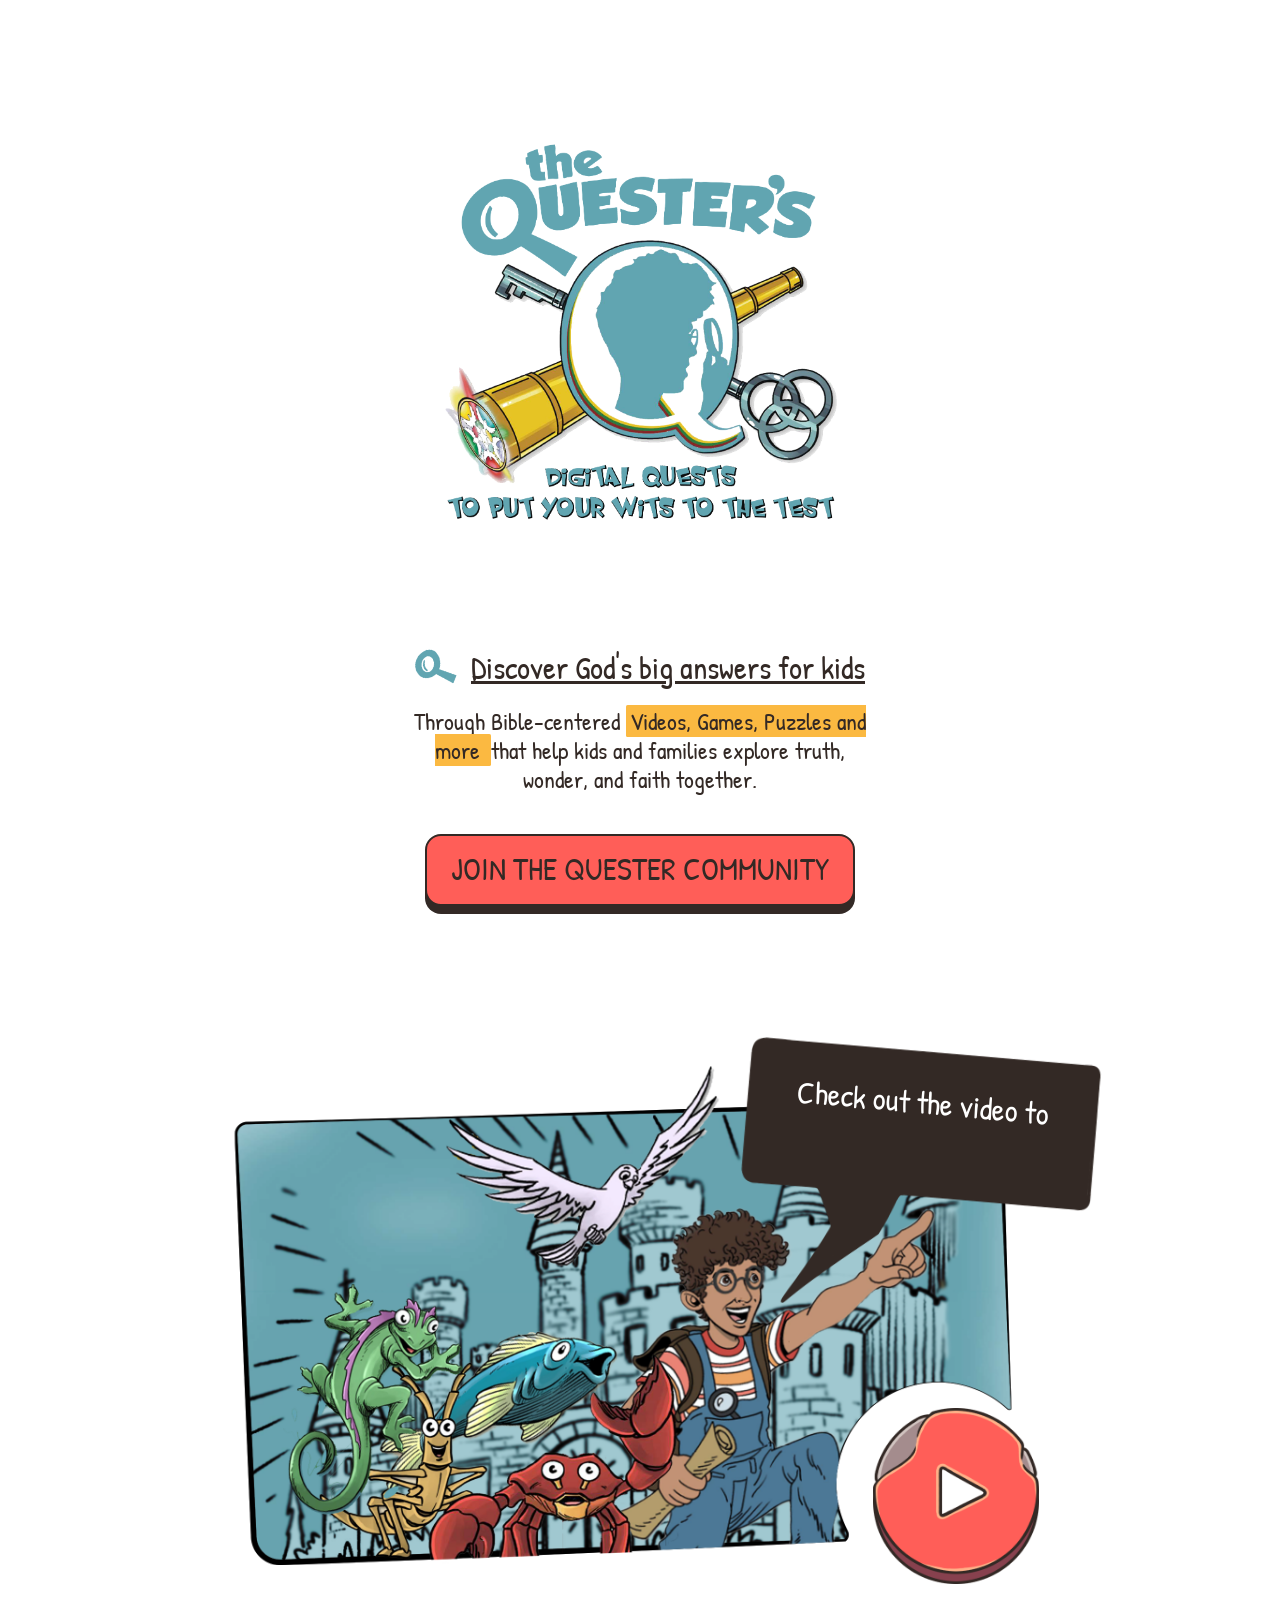
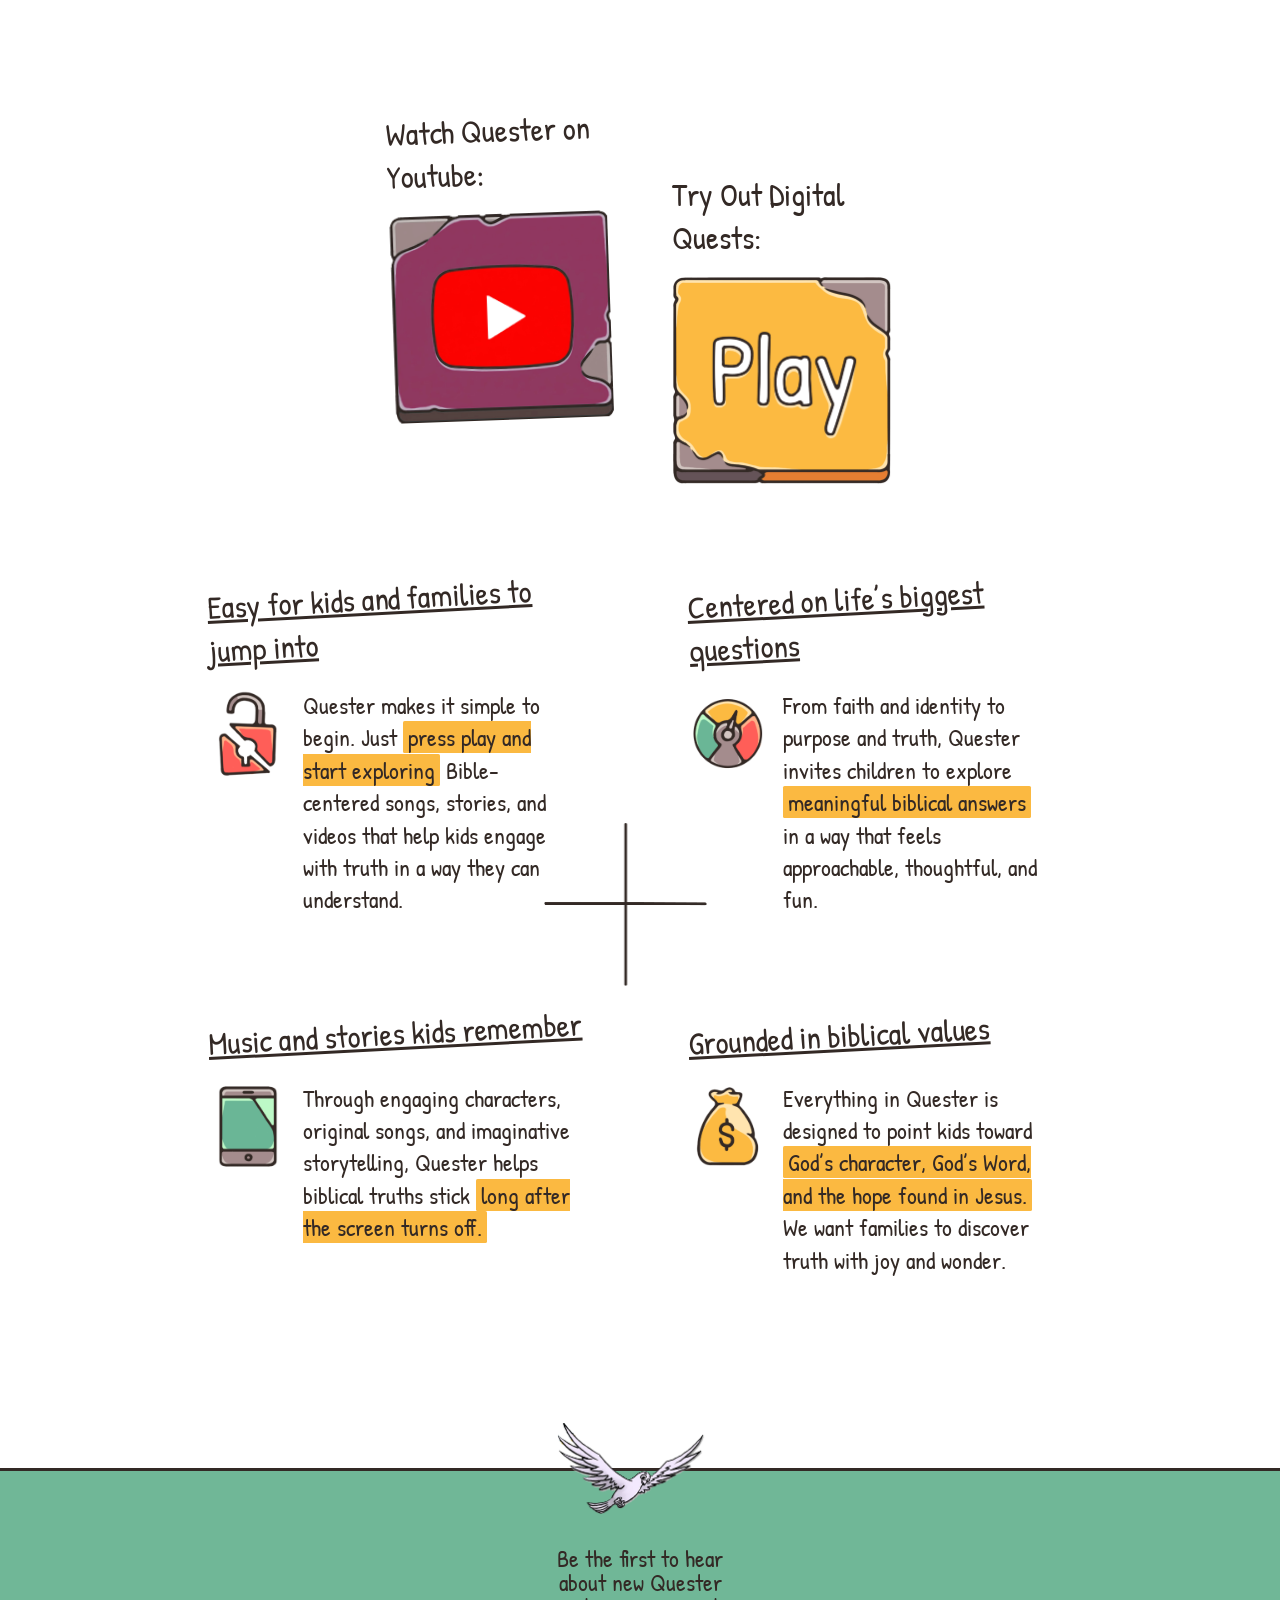
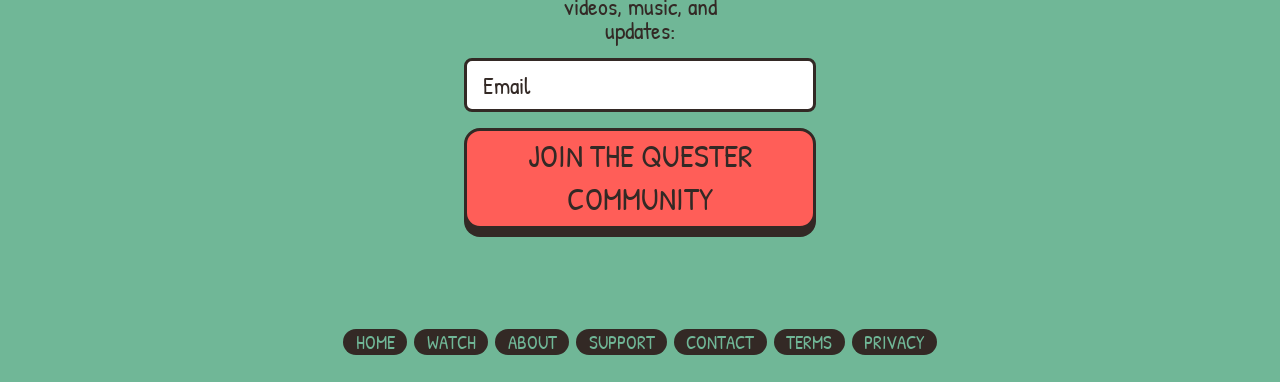
==== index.html @ 27da4fa6 "first commit" ====
<!DOCTYPE html>
<html lang="en">


<meta http-equiv="content-type" content="text/html;charset=utf-8" />
<!-- /Added by HTTrack -->

<head>
	<!-- Google tag (gtag.js) -->
	<script async src="https://www.googletagmanager.com/gtag/js?id=G-C3DG9YEYJ3"></script>
	<script>
		window.dataLayer = window.dataLayer || [];
		function gtag(){dataLayer.push(arguments);}
		gtag('js', new Date());
		gtag('config', 'G-C3DG9YEYJ3');
	</script>

	<title>Discover God's Big Answers for Kids | Quester Community</title>
	<meta name="description" content="Explore Quester Community for engaging children's videos, music, and biblical resources that help kids discover God's truth with joy and wonder."/>
	<meta name="viewport" content="width=device-width, initial-scale=1.0">
	<link type="text/css" rel="stylesheet" href="css/website.css">
	<link rel="preconnect" href="https://fonts.googleapis.com/">
	<link rel="preconnect" href="https://fonts.gstatic.com/" crossorigin>
	<link href="https://fonts.googleapis.com/css2?family=Patrick+Hand&amp;display=swap" rel="stylesheet">

	<link rel="icon" type="image/png" sizes="32x32" href="assets/website/favicon-32x32.png">
	<link rel="icon" type="image/png" sizes="128x128" href="assets/website/favicon-128x128.png">
	<link rel="icon" type="image/png" sizes="192x192" href="assets/website/favicon-180x180.png">
	<link rel="icon" type="image/png" sizes="192x192" href="assets/website/favicon-192x192.png">

	<meta property="og:title" content="Discover God's Big Answers for Kids | Quester Community" />
	<meta property="og:type" content="website" />
	<meta property="og:description" content="Explore Quester Community for engaging children's videos, music, and biblical resources rooted in biblical truth and designed for kids and families."/>
	<meta property="og:url" content="https://www.questercommunity.com" />
	<meta property="og:image" content="assets/website/og-image.png" />

	<!-- MailerLite Universal -->
	<script>
		(function(w,d,e,u,f,l,n){w[f]=w[f]||function(){(w[f].q=w[f].q||[])
		.push(arguments);},l=d.createElement(e),l.async=1,l.src=u,
		n=d.getElementsByTagName(e)[0],n.parentNode.insertBefore(l,n);})
		(window,document,'script','../assets.mailerlite.com/js/universal.js','ml');
		ml('account', '46467');
	</script>
	<!-- End MailerLite Universal -->

	<!-- Pinterest Tag -->
	<script>
		!function(e){if(!window.pintrk){window.pintrk = function () {
		window.pintrk.queue.push(Array.prototype.slice.call(arguments))};var
		n=window.pintrk;n.queue=[],n.version="3.0";var
		t=document.createElement("script");t.async=!0,t.src=e;var
		r=document.getElementsByTagName("script")[0];
		r.parentNode.insertBefore(t,r)}}("../s.pinimg.com/ct/core.js");
		pintrk('load', '2613418088684', {em: '<user_email_address>'});
		pintrk('page');
	</script>
	<noscript>
		<img height="1" width="1" style="display:none;" alt=""
		src="https://ct.pinterest.com/v3/?event=init&amp;tid=2613418088684&amp;pd[em]=<hashed_email_address>&amp;noscript=1" />
	</noscript>
	<!-- end Pinterest Tag -->
</head>

<body>

	<section class="hero">
		<div class="hero__container">
			<img class="hero__img" src="assets/website/questroom.png" alt="Quester Community logo">
			<div class="hero__container-info">
				<img class="hero__info-icon" src="assets/website/lookingglass.png" alt="An icon emphasizing the tagline.">
				<h1 class="hero__info-h1">Discover God's big answers for kids</h1>
			</div>
			<h2 class="hero__h2">Through Bible-centered <span>Videos, Games, Puzzles and more </span> that help kids and families explore truth, wonder, and faith together.</h2>
			<a href="https://www.questercommunity.com"><button class="button__default hero__button">JOIN THE QUESTER COMMUNITY</button></a>
		</div>
	</section>

	<section class="video">
		<div class="video__youtube-wrapper video__youtube-wrapper--hidden display--none">
			<button class="video__close"></button>
			<div class="iframe__wrapper">
				<iframe title="YouTube video player" frameborder="0" allow="accelerometer; clipboard-write; encrypted-media; gyroscope; picture-in-picture; web-share" allowfullscreen></iframe>
			</div>
		</div>
		<div class="video__blackout video__blackout--hidden display--none"></div>
		<div class="video__container">
			<div class="video__dialogue-container video__dialogue-container--hidden">
				<p class="video__p"></p>
				<img class="video__dialogue" src="assets/website/bubble.png" alt="A dialogue bubble introducing Quester.">
			</div>
			<div class="video__background-container">
				<button class="video__button-play video__button-play--static"></button>
				<div class="video__img"></div>
			</div>
		</div>
	</section>

	<section class="links">
		<div class="links__container">
			<div class="links__item">
				<h4 class="links__h3">Watch Quester on Youtube:</h4>
				<a href="https://www.youtube.com/thequester">
					<button class="links__button" id="links__button-tpt"></button>
				</a>
			</div>

			<div class="links__item">
				<h4 class="links__h3">Try Out Digital Quests:</h4>
				<a href="go.html">
					<button class="links__button" id="links__button-play"></button>
				</a>
			</div>
		</div>
	</section>

	<section class="info">
		<div class="info__container">
			<div class="info__item">
				<h3 class="info__h3">Easy for kids and families to jump into</h3>
				<div class="info__container-p">
					<img class="hero__p-icon" src="assets/website/icon-lock.png" alt="Icon representing simple access to Quester content.">
					<p class="info__p">Quester makes it simple to begin. Just <span>press play and start exploring</span> Bible-centered songs, stories, and videos that help kids engage with truth in a way they can understand.</p>
				</div>
			</div>

			<div class="info__item">
				<h3 class="info__h3">Centered on life’s biggest questions</h3>
				<div class="info__container-p">
					<img class="hero__p-icon" src="assets/website/icon-meter.png" alt="Icon representing meaningful questions and thoughtful growth.">
					<p class="info__p">From faith and identity to purpose and truth, Quester invites children to explore <span>meaningful biblical answers</span> in a way that feels approachable, thoughtful, and fun.</p>
				</div>
			</div>

			<div class="info__item">
				<h3 class="info__h3">Music and stories kids remember</h3>
				<div class="info__container-p">
					<img class="hero__p-icon" src="assets/website/icon-phone.png" alt="Icon representing video, music, and media across devices.">
					<p class="info__p">Through engaging characters, original songs, and imaginative storytelling, Quester helps biblical truths stick <span>long after the screen turns off.</span></p>
				</div>
			</div>

			<div class="info__item">
				<h3 class="info__h3">Grounded in biblical values</h3>
				<div class="info__container-p">
					<img class="hero__p-icon" src="assets/website/icon-money.png" alt="Icon representing the mission and values of Quester.">
					<p class="info__p">Everything in Quester is designed to point kids toward <span>God’s character, God’s Word, and the hope found in Jesus.</span> We want families to discover truth with joy and wonder.</p>
				</div>
			</div>

			<img class="info__img-divider" src="assets/website/cross.png" alt="Icon of a visual divider.">
		</div>
	</section>

	<section class="mailing-list">
		<div class="mailing-list__container">
			<img class="mailing-list__img" src="assets/website/icon-elf.png" alt="A Quester character illustration.">
			<p class="mailing-list__p">Be the first to hear about new Quester videos, music, and updates:</p>

			<!-- INSERT MAILING LIST INPUT HERE -->

			<style type="text/css">
				.ml-form-embedSubmitLoad {
					display: inline-block;
					width: 4rem;
					height: 4rem;
				}

				.g-recaptcha {
					transform: scale(1);
					-webkit-transform: scale(1);
					transform-origin: 0 0;
					-webkit-transform-origin: 0 0;
				}

				#mlb2-6331420.ml-form-embedContainer .ml-form-embedWrapper {
					margin: 0 auto;
					width: 22rem;
				}

				@media only screen and (max-width: 800px) {
					#mlb2-6331420.ml-form-embedContainer .ml-form-embedWrapper {
						width: 80vw;
					}
				}

				#mlb2-6331420.ml-form-embedContainer .ml-form-embedWrapper .ml-form-embedBody .ml-form-fieldRow input {
					border-radius: 0.5rem;
					background-color: rgba(var(--off-white), 1);
					border: 0.2rem solid rgba(var(--off-black), 1);
					font-family: 'Patrick Hand', sans-serif !important;
					font-size: 1.5rem;
					padding: 0.5rem 1rem;
					width: 100%;
					box-sizing: border-box;
					margin: 0rem auto 1rem auto;
					color: rgba(var(--off-black), 1);
				}

				#mlb2-6331420.ml-form-embedContainer .ml-form-embedWrapper .ml-form-embedBody .ml-form-fieldRow input:focus {
					background-color: white;
				}

				#mlb2-6331420.ml-form-embedContainer .ml-form-embedWrapper .ml-form-embedBody .ml-form-fieldRow input::-webkit-input-placeholder {
					color: rgba(var(--off-black), 1);
				}

				#mlb2-6331420.ml-form-embedContainer .ml-form-embedWrapper .ml-form-embedBody .ml-form-embedSubmit button {
					background-color: rgba(var(--salmon), 1);
					border: 0.2rem solid rgba(var(--off-black), 1);
					box-shadow: 0 0.5rem 0 0 rgba(var(--off-black), 1);
					border-radius: 1rem;
					color: rgba(var(--off-black), 1);
					cursor: pointer;
					font-family: 'Patrick Hand', sans-serif;
					font-size: 2rem;
					height: auto;
					padding: 0.2rem 0 0.4rem;
					width: 100%;
					box-sizing: border-box;
				}

				@media only screen and (max-width: 800px) {
					#mlb2-6331420.ml-form-embedContainer .ml-form-embedWrapper .ml-form-embedBody .ml-form-fieldRow input {
						border: 0.18rem solid rgba(var(--off-black), 1);
						font-size: 1.5rem;
					}
				}

				@media only screen and (max-width: 800px) {
					#mlb2-6331420.ml-form-embedContainer .ml-form-embedWrapper .ml-form-embedBody .ml-form-embedSubmit button {
						border: 0.18rem solid rgba(var(--off-black), 1);
						font-size: 2rem;
						padding: 0.4rem 0.7rem;
					}
				}

				@media (hover:hover){
					#mlb2-6331420.ml-form-embedContainer .ml-form-embedWrapper .ml-form-embedBody .ml-form-embedSubmit button:hover {
						background-color: rgba(var(--salmon-light-alt), 1);
					}
				}

				#mlb2-6331420.ml-form-embedContainer .ml-form-embedWrapper .ml-form-embedBody .ml-form-embedSubmit button:active {
					background-color: rgba(var(--salmon), 1);
					box-shadow: none;
					transform: translateY(0.5rem);
				}
			</style>

			<div id="mlb2-6331420" class="ml-form-embedContainer ml-subscribe-form ml-subscribe-form-6331420">
				<div class="ml-form-align-center ">
					<div class="ml-form-embedWrapper embedForm">
						<div class="ml-form-embedBody ml-form-embedBodyDefault row-form">
							<div class="ml-form-embedContent" style="margin-bottom: 0px;"></div>

							<form class="ml-block-form" action="https://assets.mailerlite.com/jsonp/46467/forms/93815408912499895/subscribe" data-code="" method="post" target="_blank">
								<div class="ml-form-formContent">
									<div class="ml-form-fieldRow ml-last-item">
										<div class="ml-field-group ml-field-email ml-validate-email ml-validate-required">
											<input aria-label="email" aria-required="true" type="email" class="form-control" data-inputmask="" name="fields[email]" placeholder="Email" autocomplete="email">
										</div>
									</div>
								</div>

								<input type="hidden" name="ml-submit" value="1">

								<div class="ml-form-embedSubmit">
									<button type="submit" class="primary">JOIN THE QUESTER COMMUNITY </button>
								</div>

								<input type="hidden" name="anticsrf" value="true">
							</form>
						</div>

						<div class="ml-form-successBody row-success" style="display: none">
							<div class="ml-form-successContent">
								<h4>You're in!</h4>
								<p>We sent you a confirmation email. Be sure to check your inbox so you don’t miss new Quester updates, releases, and ways to support the mission.</p>
								<img class="img-primary-tab" src="assets/website/primary-tab.png" alt="Email confirmation reminder">
							</div>
						</div>
					</div>
				</div>
			</div>

			<script>
				function ml_webform_success_6331420() {
					var $ = ml_jQuery || jQuery;
					$('.ml-subscribe-form-6331420 .row-success').show();
					$('.ml-subscribe-form-6331420 .row-form').hide();
				}
			</script>
			<script src="../groot.mailerlite.com/js/w/webforms.mindff5.js?vc2affd81117220f6978e779b988d5128" type="text/javascript"></script>
			<script>
				fetch("https://assets.mailerlite.com/jsonp/46467/forms/93815408912499895/track-view")
			</script>
		</div>
	</section>

	<footer class="footer-main">
		<a class="a__footer" href="index.html"><p class="footer__p">HOME</p></a>
		<a class="a__footer" href="https://www.youtube.com/thequester"><p class="footer__p">WATCH</p></a>
		<a class="a__footer" href="https://www.questercommunity.com"><p class="footer__p">ABOUT</p></a>
		<a class="a__footer" href="https://thequestercommunity.raiselysite.com/"><p class="footer__p">SUPPORT</p></a>
		<a class="a__footer" href="mailto:hi@questercommunity.com"><p class="footer__p">CONTACT</p></a>
		<a class="a__footer" href="html/terms.html"><p class="footer__p">TERMS</p></a>
		<a class="a__footer" href="html/privacy.html"><p class="footer__p">PRIVACY</p></a>
	</footer>

	<script type="text/javascript" src="js/website.js"></script>
</body>

</html>
---- css/website.css ----
:root {
	--white: 255,255,255;
	--black: 51,41,37;
	--off-white: 255,255,255;
	--gold: 251, 185, 65;
	--off-black: 51,41,37;
	--yellow: 255,207,52;
	--red: 244,23,59;
	--yellow-dark: 238,168,44;
	--salmon-dark: 135,65,78;
	--salmon-light: 255,179,137;
    --salmon-light-alt: 255,156,131;
	--salmon: 255,94,88;
	--metal-gray-light: 232, 217, 212;
	--metal-gray-medium: 164, 140, 141;
	--metal-gray-dark: 101, 83, 88;
	--screen-blue-content: 45, 230, 255;
	--screen-red-content: 255, 140, 175;
	--screen-green-content: 125, 255, 145;
	--screen-yellow-content: 255, 228, 176;
	--teal: 112, 183, 151;
	--teal-light: 193, 250, 200;
    --brown: 203, 145, 110;
    --brown-light: 240, 204, 155;
    --brown-dark: 144, 79, 69;
}

* {
    margin: 0;
    padding: 0;
    font-family: 'Patrick Hand', sans-serif;
}

body,
html {
    background-color: rgba(var(--off-white), 1);
    overflow-x: hidden;
}

button {
    background: none;
	color: inherit;
	border: none;
	padding: 0;
	font: inherit;
	cursor: pointer;
	outline: inherit;
}

h1, h2, h3, h4, h5, p, button, input {
    font-weight: 100;
}

input {
    outline: none;
}

a {
    color:rgba(var(--salmon), 1);
}

section {
    margin: 9rem 0;
}

.button__default {
    box-sizing: border-box;
    color: rgba(var(--off-black), 1);
    background-color: rgba(var(--salmon), 1);
    font-size: 2rem;
    padding: 0.7rem 1.9rem 0.9rem 1.9rem;
    border-radius: 1rem;
    border: 0.2rem solid rgba(var(--off-black), 1);
    box-shadow: 0 0.5rem 0 0 rgba(var(--off-black), 1);
}

@media (hover:hover){
    .button__default:hover {
        background-color: rgba(var(--salmon-light-alt), 1);
    }
}

.button__default:active {
    background-color: rgba(var(--salmon), 1);
    box-shadow: none;
    transform: translateY(0.5rem);
}

.logo-link {
    width: 15rem;
    position: absolute;
    left: 1rem;
    top: 1rem;
    cursor: pointer;
}

/* ---- */
/* hero */
/* ---- */

.hero {
    margin: 4rem 0 8rem 0;
}

    .hero__container {
        width: 55rem;
        margin: 0 auto;
    }

        .hero__img {
            width: 60%;
            display: block;
            margin: 0rem auto 3.5rem auto;
        }

        .hero__container-info {
            display: flex;
            justify-content: center;
            align-items: center;
            margin-bottom: 1.2rem;
        }

            .hero__info-icon {
                width: 2.5rem;
                margin-right: 1rem;
                transform: rotate(-15deg);
                animation-name: pulse-small;
                animation-duration: 1s;
                animation-iteration-count: infinite;
                animation-timing-function: ease-in-out;
            }

                @keyframes pulse-small {
                    0%   {transform: scale(0.9) rotate(-15deg);}
                    50%  {transform: scale(1) rotate(-15deg);}
                    100% {transform: scale(0.9) rotate(-15deg);}
                }

            .hero__info-h1 {
                font-size: 2rem;
                color: rgba(var(--off-black), 1);
                line-height: 100%;
                text-decoration: underline;
            }

            .hero__h2 {
                width: 29rem;
                text-align: center;
                margin: 0 auto;
                font-size: 1.5rem;
                color: rgba(var(--off-black), 1);
                line-height: 120%;
            }

                .hero__h2 > span {
                    background-color: rgba(var(--gold), 1);
                    padding: 0 0.3rem;
                    border-radius: 0.1rem;
                }

            .hero__button {

                margin-top: 2.5rem;
                    font-size: 2rem;
    padding: 0.7rem 1.5rem 0.9rem 1.5rem;
    border: 0.18rem solid rgba(var(--off-black), 1);
    display: block;
    margin-left: auto;
    margin-right: auto;

            }

/* ----- */
/* video */
/* ----- */

.video {
    position: relative;
}

.video__container {
    position: relative;
    width: 55rem;
    margin: 0 auto;
    left: -2rem;
}

    .video__dialogue-container {
        position: absolute;
        right: -5%;
        width: 40%;       
        z-index: 1;
        transform: rotate(5deg);
        transition: opacity 0.2s, transform 0.2s;
    }
    
        .video__dialogue-container--hidden {
            transform: translate(-10rem,10rem) rotate(5deg) scale(0.5);
            opacity: 0;
        }   

        .video__dialogue-container--visible {
            transform: translate(0rem,0) rotate(5deg) scale(1);
            opacity: 1;
        }

    .video__dialogue {
        position: absolute;
        width: 100%;
        height: 100%;
    }

    .video__p {
        position: absolute;
        color: rgba(var(--off-white), 1);
        width: 80%;
        top: 26%;
        left: 50%;
        transform: translate(-50%, -50%);
        z-index: 2;
        text-align: center;
        line-height: 105%;
        user-select: none;
        font-size: 2rem;
    }

    .video__button-play {
        width: 19%;
        height: 35%;   
        background-size: 99%;
        background-position: center center;
        background-repeat: no-repeat;
        border: none;
        position: absolute;
        bottom: -4%;
        right: 1%;
        z-index: 0;
    }

    .video__button-play--static {
        background-image: url("../assets/website/play-button-default.png");
    }

    .video__button-play--animated {
        background-image: url("../assets/website/play-button-hover.gif");
    }

    .video__button-play:active {
        background-image: url("../assets/website/play-button-active.png");
    }

    .video__img {
        display: block;
        margin: 0 auto;
        width: 100%;
        position: relative;
        pointer-events: none;
        background-image: url("../assets/website/Qcharacters.png");
        background-size: cover;
    }

/* ----- */
/* links */
/* ----- */

.links__container {
    display: flex;
    width: 55rem;
    margin: 0 auto;
    justify-content: center;
}

    .links__item {
        margin: 0 2rem;
        width: 25%;
    }

    .links__item:nth-of-type(1){
        margin-top: 0rem;
        transform: rotate(-2deg);
    }

    .links__item:nth-of-type(2){
        margin-top: 4rem;
    }

    .links__item:nth-of-type(3){
        margin-top: 8rem;
        transform: rotate(2deg);
    }

        .links__button {
            width: 100%;
            height: 100%;
        }

            #links__button-etsy{            
                background-image: url("../assets/website/link-etsy.png");
                background-size: 99%;
                background-position: center;
                background-repeat: no-repeat;            
            }

            @media (hover:hover){
                #links__button-etsy:hover{            
                    background-image: url("../assets/website/link-etsy-hover.png");           
                }
            }

            #links__button-etsy:active{            
                background-image: url("../assets/website/link-etsy-active.png");           
            }

            #links__button-tpt{               
                background-image: url("../assets/website/link-tpt.png");
                background-size: 99%;
                background-position: center;
                background-repeat: no-repeat;
            }

            @media (hover:hover){
                #links__button-tpt:hover{               
                    background-image: url("../assets/website/link-tpt-hover.png");
                }
            }

            #links__button-tpt:active{               
                background-image: url("../assets/website/link-tpt-active.png");
            }

            #links__button-play{               
                background-image: url("../assets/website/link-purchased.png");
                background-size: 99%;
                background-position: center;
                background-repeat: no-repeat;
            }

            @media (hover:hover){
                #links__button-play:hover{               
                    background-image: url("../assets/website/link-purchased-hover.png");
                }
            }

            #links__button-play:active{               
                background-image: url("../assets/website/link-purchased-active.png");
            }

            .links__h3 {
                font-size: 2rem;
                margin-bottom: 1rem;
                color:rgba(var(--off-black), 1)
            }

/* ---- */
/* info */
/* ---- */

/*.info {
}
*/
    .info__container {
        width: 60rem;
        display: flex;
        flex-wrap: wrap;
        margin: 0 auto;
        justify-content: center;
        position: relative;
    }

        .info__item {
            width: 40%;
            margin: 5% 5%;
        }

        .info__h3 {
            color: rgba(var(--off-black), 1);
            font-size: 2rem;
            transform: rotate(-3deg);
            margin-bottom: 7%;
            text-decoration: underline;
        }

        .info__container-p {
            display: flex;
            width: 100%;
        }

            .hero__p-icon {
                width: 5rem;
                height: 5.6rem;
                margin-right: 4%;
            }

            .info__p {
                color: rgba(var(--off-black), 1);
                font-size: 1.5rem;
                width: 70%;
                line-height: 135%;
            }

            .info__p > span {
                background-color: rgba(var(--gold), 1);
                padding: 0 0.3rem;
                border-radius: 0.1rem;
            }

        .info__img-divider {
            width: 17%;
            left: 40%;
            top: 37%;
            position: absolute;
        }

/* ------------ */
/* mailing-list */
/* ------------ */

.mailing-list {
    background-color: rgba(var(--teal), 1);
    padding: 0 0 6rem 0;
    margin-bottom: 0;
    border-top: 0.2rem solid rgba(var(--off-black), 1);
}

    .mailing-list__container {
        width: 55rem;
        margin: -3rem auto 0 auto;
    }

        .mailing-list__img {
            width: 18%;
            margin: 0 auto;
            display: block;
            animation-name: pulse-elf;
            animation-duration: 1s;
            animation-iteration-count: infinite;
            animation-timing-function: ease-in-out;
            position: relative;
            left: -0.5rem;
            margin-bottom: 2rem;
        }

            @keyframes pulse-elf {
                0%   {transform: scale(0.9) rotate(-15deg);}
                50%  {transform: scale(1) rotate(-15deg);}
                100% {transform: scale(0.9) rotate(-15deg);}
            }

        .mailing-list__p {
            font-size: 1.5rem;
            color: rgba(var(--off-black), 1);
            text-align: center;
            margin: 1rem auto 1rem auto;
            line-height: 100%;
            width: 13rem;
        }

/* ------ */
/* footer */
/* ------ */

.footer-main {
    background-color: rgba(var(--teal), 1);
    position: relative;
    padding-bottom: 1.3rem;
    width: 100%;
    padding: 0rem 3rem 1.5rem 3rem;
    box-sizing: border-box;
    display: flex;
    justify-content: center;
    flex-wrap: wrap;
}

    .footer__p {
        color: rgba(var(--teal, 1));
        background-color: rgba(var(--off-black), 1);
        padding: 0rem 0.8rem;
        border-radius: 1rem;
        text-decoration: none;
        margin: 0.2rem 0.2rem;
        font-size: 1.2rem;
    }

        .footer__p:hover {
            color: rgba(var(--off-white, 1));
        }

        .a__footer {
            text-decoration: none;
        }


    .company__container {
        position: absolute;
        right: 0;
        bottom: 0;
        width: 15rem;
    }
        .company__explosion {
            width: 12rem;
            position: absolute;
            bottom: 0;
            right: 0;
        }

    .span--show-mobile {
        display: none;
    }

/* ---------- MOBILE ---------- */
/* ---------- MOBILE ---------- */
/* ---------- MOBILE ---------- */

@media only screen and (max-width: 60rem) {

    .button__default {
        border: 0.18rem solid rgba(var(--off-black), 1);
    }


/* ---- */
/* hero */
/* ---- */

    .hero__container {
        width: 86vw;
        margin: 0 auto;
        align-items: center;
    }

    .hero__img {
        width: 80%;
        max-width: 21.5rem;
        margin-top: -0.5rem;
    }

    .hero__container-info {
        margin: 0 auto 2rem auto;
        width: 80%;
        max-width: 21.5rem;
        position: relative;
    }

    .hero__info-icon {
        width: 3rem;
        height: 2.5rem;
        margin-right: 1.3rem;
    }

    .hero__info-h1 {
        line-height: 100%;
    }

    .hero__h2 {
        width: 80%;
        max-width: 21.5rem;
        margin: 0 auto;
        font-size: 1.5rem;
        line-height: 120%;
    }

    .hero__h2 > span {
        padding: 0 0.3rem;
        border-radius: 0.1rem;
    }

    .hero__button {
       
        font-size: 2rem;
        padding: 0.7rem 1.5rem 0.9rem 1.5rem;
        border: 0.18rem solid rgba(var(--off-black), 1);
        display: block;   /* Buttons are 'inline' by default, auto margin only works on 'block' */
        margin-left: auto;
         margin-right: auto;
        

    }



/* ----- */
/* video */
/* ----- */

    .video__container {
        width: 40rem;
        margin: 0 auto 6rem auto;
        float: right;
    }

        .video__dialogue-container {
            right: -5%;
        }

            .video__p {
                font-size: 1.5rem;
                margin-top: 1%;
            }

        .video__img {
            margin: 0;
            width: 100%;
            background-size: 100%;
            background-position: right center;            
        }

        .video__button-play {
            right: 0.6rem;
        }

/* ----- */
/* links */
/* ----- */

    .links__container {
        width: 90%;
        max-width: 28rem;
        flex-wrap: wrap;
        margin-top: -2rem;
    }

    .links__h3 {
        font-size: 1.5rem;
        margin-bottom: -1rem;
        text-align: center;
    }

    .links__item {
        margin: 4.5rem 1rem;
        width: 40%;
    }

    .links__item:nth-of-type(1){
        margin-top: 0;
        transform: rotate(0deg);
    }

    .links__item:nth-of-type(2){
        margin-top: 3rem;
        transform: rotate(0deg);
    }

    .links__item:nth-of-type(3){
        margin-top: 3rem;
        transform: rotate(0deg);
    }

    .links__button {
        margin: 0 auto;
        width: 100%;
        height: 200%; 
    }



/* ---- */
/* info */
/* ---- */


    .info {
        margin-top: -2rem;
        margin-bottom: -3.5rem;
    }

    .info__container {
        width: 80%;
        max-width: 26rem;
        margin: 0 auto;     
    }

    .info__item {
        width: 100%;
        margin: 2.5rem 0;
    }

    .info__h3 {
        font-size: 2rem;
        margin-bottom: 3vw;
    }

   /* .info__container-p {
    }
    */

    .hero__p-icon {
        width: 4rem;
        height: 4.5rem;
        margin-right: 1rem;
        margin-top: 0.3rem;
    }

    .info__p {
        width: 100%;
        font-size: 1.5rem;
    }

    .info__p > span {
        padding: 0 0.3rem;
    }


    .info__img-divider {
        display: none;
    }



/* ------------ */
/* mailing-list */
/* ------------ */


    .mailing-list {
        border-top: 0.18rem solid rgba(var(--off-black), 1);
    }

    .mailing-list__container {
        width: 80vw;
    }

    .mailing-list__img {
        top: 0.5rem;
        width: 9rem;
    }


/* ------ */
/* footer */
/* ------ */

    .company__container {
        right: 0;
        bottom: 0;
        width: 15rem;
    }

    .company__p {
        font-size: 1.1rem;
        line-height: 100%;
        top: -4rem;
        right: 5.5rem;
    }

    .company__explosion {
        width: 10rem;
        bottom: 0;
        right: 0;
    }

    .span--hide-mobile {
        display: none;
    }

    .span--show-mobile {
        margin-top: -1.3rem;
        display: block;
    }

}

@media only screen and (max-width: 70rem) {

    .video__container {
        margin: 0 auto;
        float: none;
    }

    .logo-link {
        position: relative;
        display: block;
        margin: 1rem auto 0 auto;
        left: -0.25rem;
    }

}

@media only screen and (max-width: 40rem) {

    .video__container {
        float: right;
        margin-bottom: 6rem;
    }

    .hero__h2 > span {
        line-height: 160%;
    }

}

.ml-form-successContent {
    margin-top: 2rem;
    background-color: rgba(var(--off-white), 1);
    border: 0.2rem solid rgba(var(--off-black), 1);
    border-radius: 1rem;
    padding: 1.5rem 2rem 1.7rem 2rem;
}

.ml-form-successContent > h4 {
    color: rgba(var(--off-black), 1);
    font-size: 2rem;
    text-align: center;
    margin-bottom: 0.5rem;
}

.ml-form-successContent > p {
    color: rgba(var(--off-black), 1);
    font-size: 1.5rem;
    text-align: center;
    margin-bottom: 0.1rem;
}

.img-primary-tab {
    width: 30rem;
    max-width: 100%;
    margin-top: 1.5rem;
}

.video__youtube-wrapper {
    position: fixed;
    top: 50%;
    left: 50%;
    transform: translate(-50%, -50%);
    z-index: 10;
    width: 55rem;
    height: 30.9rem;
    max-width: 80vw;
    max-height: 45vw
}

.iframe__wrapper {
    width: 100%;
    height: 100%;
    border-radius: 1rem;
    border: 0.2rem solid rgba(var(--off-black), 1);
    overflow: hidden;
    background-color: rgba(var(--off-black), 1);
}

iframe {
    width: 100%;
    height: 100%;
}

.video__blackout {
    position: fixed;
    z-index: 9;
    width: 100vw;
    height: 100vh;
    top: 0;
    left: 0;
    background-color: rgba(var(--off-black), 0.9);
    transition: opacity 0.2s;
}

.video__close {
    width: 4rem;
    height: 4.4rem;
    background-size: 100%;
    background-repeat: no-repeat;
    background-position: center;
    right: -2rem;
    top: -2rem;
    position: absolute;
    background-image: url("../assets/website/close-default.png");
    transition: opacity 0.2s;
}

.video__close:hover {
    background-image: url("../assets/website/close-hover.png");
}

.video__close:active {
    background-image: url("../assets/website/close-active.png");
}

.video__youtube-wrapper--hidden {
    opacity: 0;
    pointer-events: none;
}

.video__youtube-wrapper--visible {
    opacity: 1;
    pointer-events: auto;
}

.video__blackout--hidden {
    opacity: 0;
    pointer-events: none;
}

.video__blackout--visible {
    opacity: 1;
    pointer-events: auto;
}

.display--none {
    display: none;
}

.display--block {
    display: block;
}
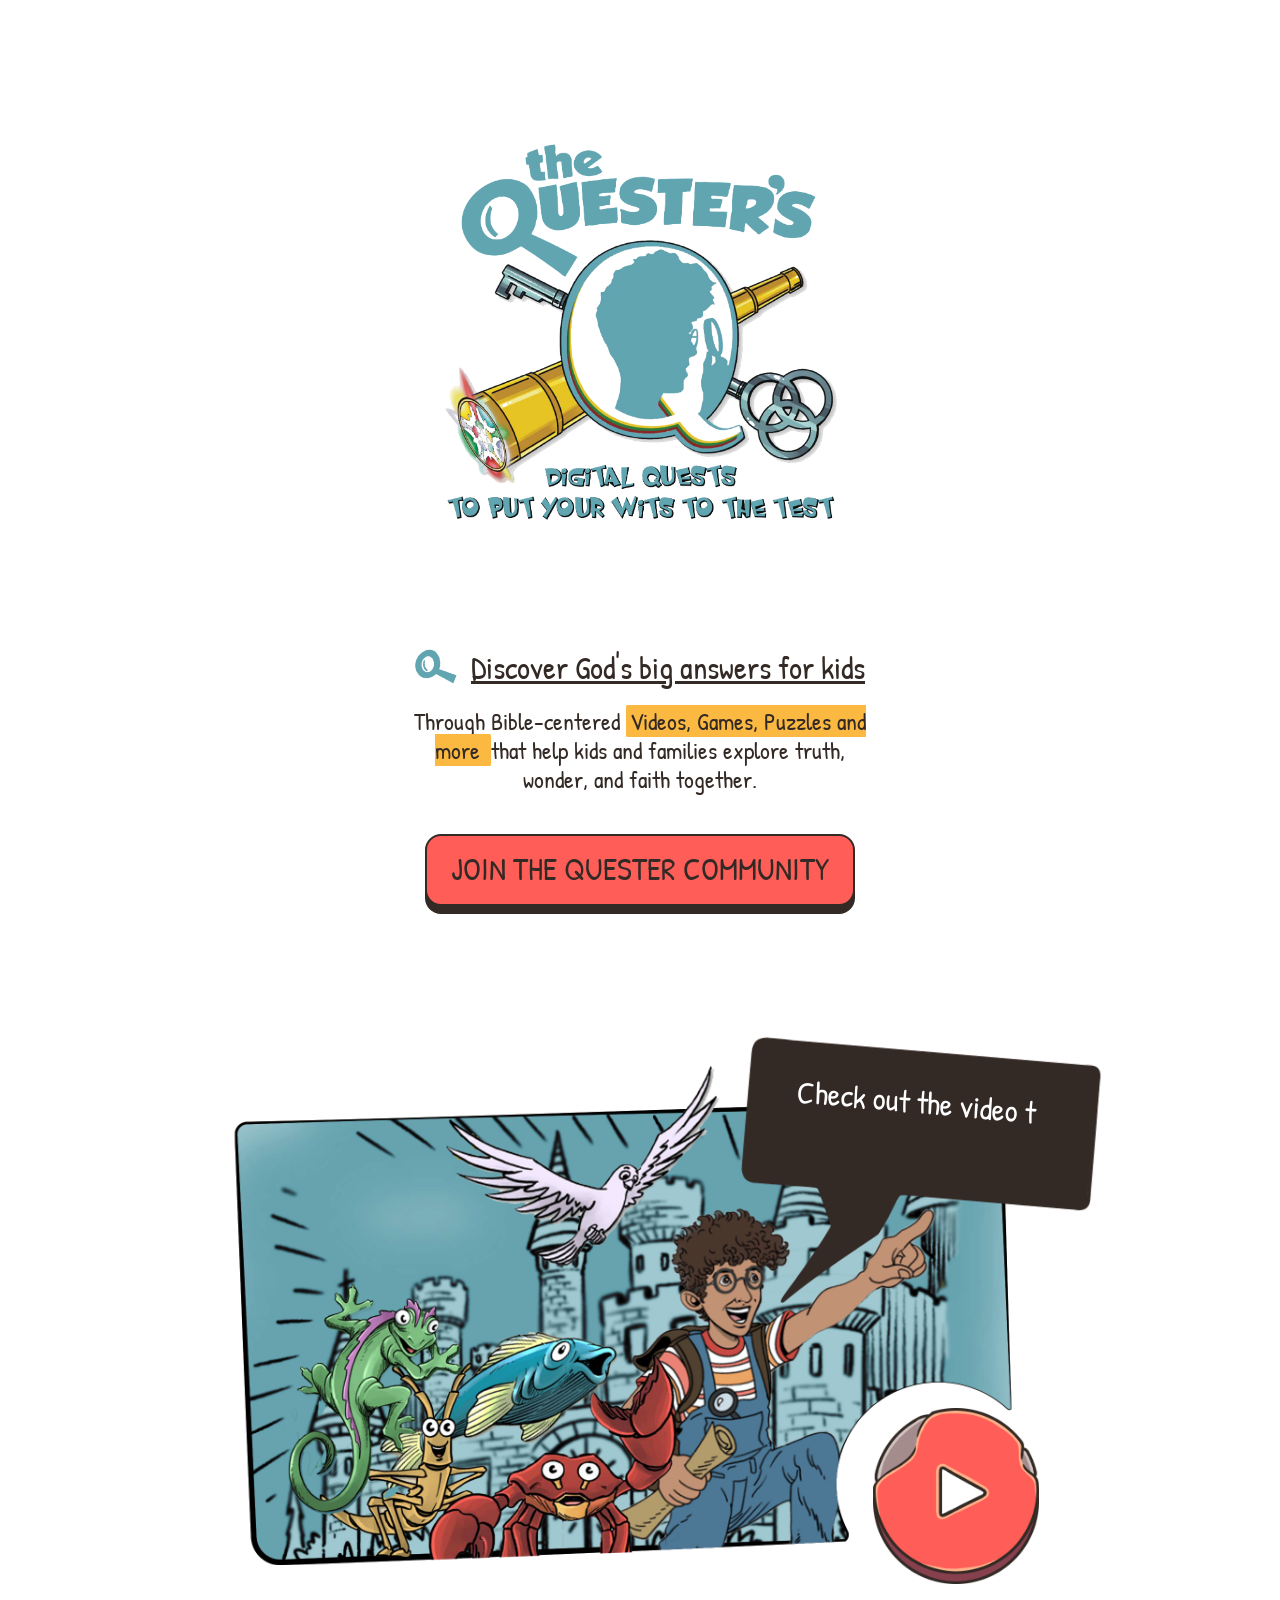
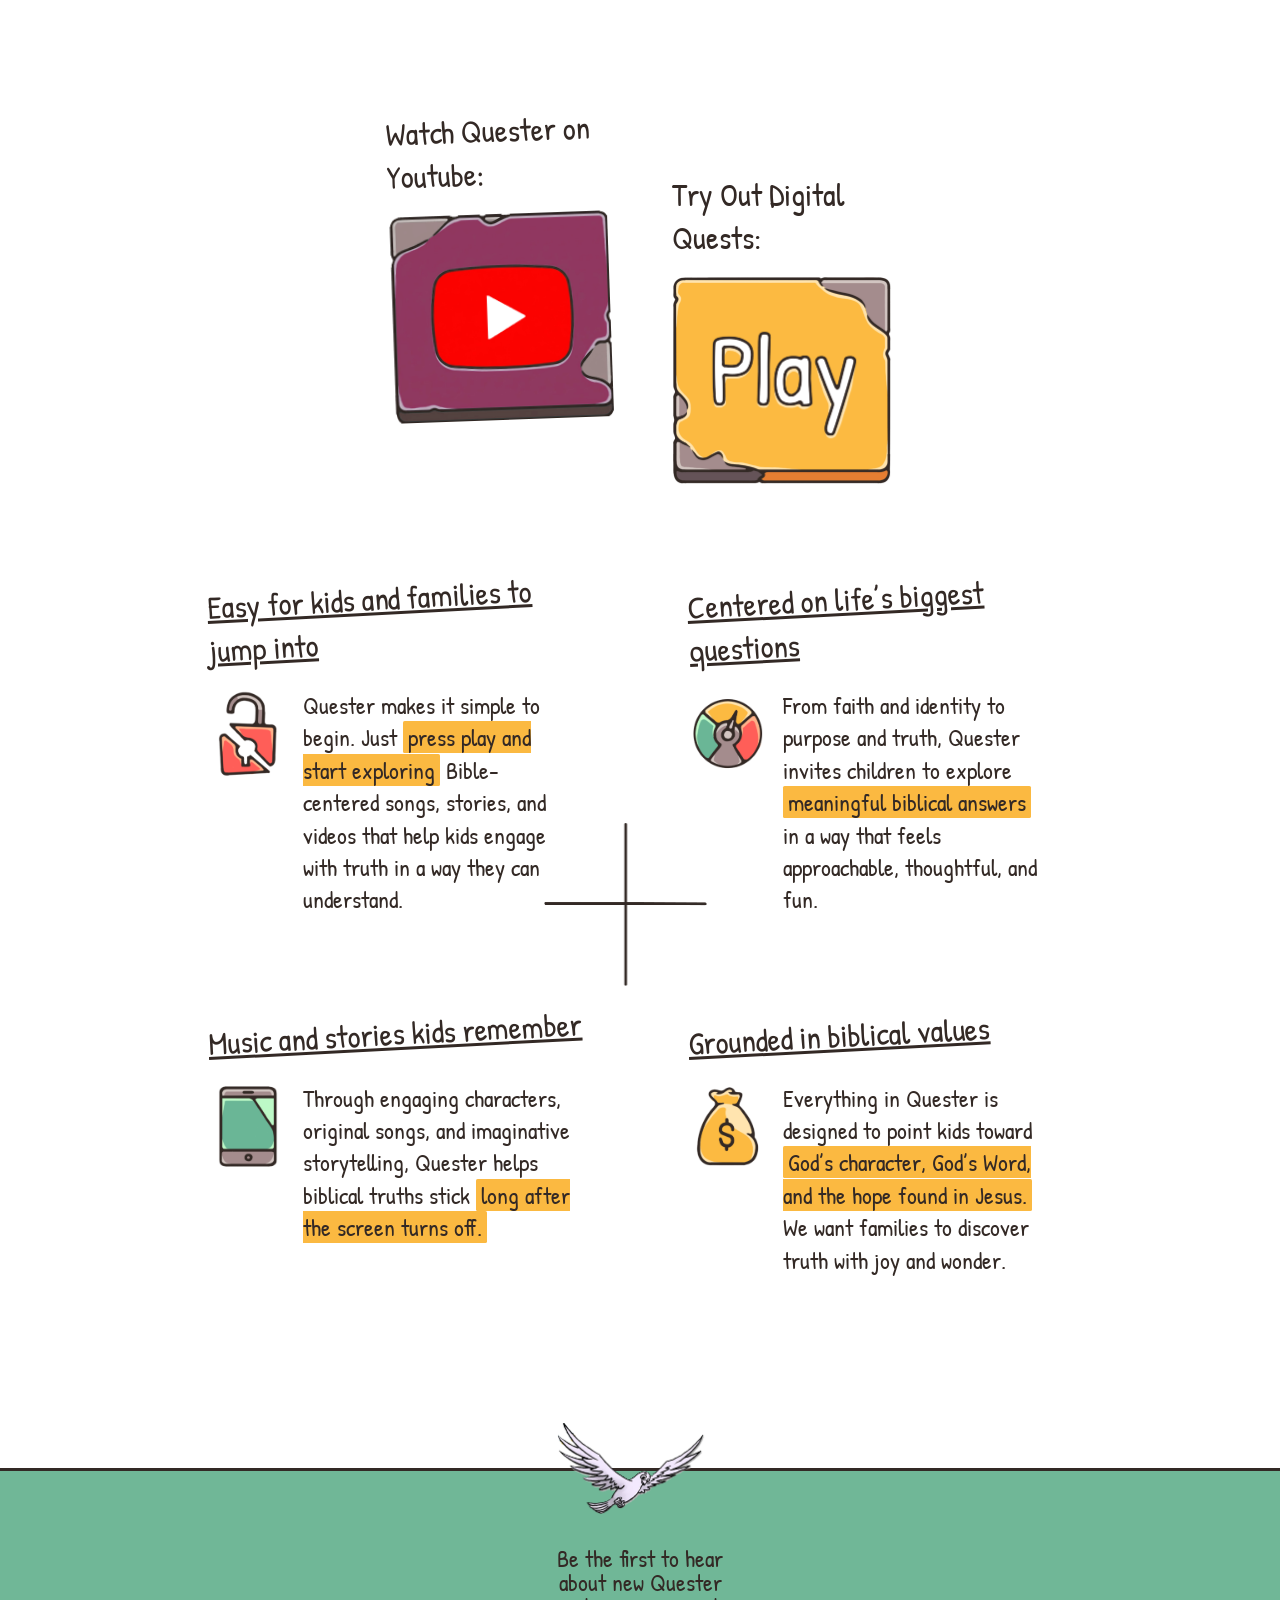
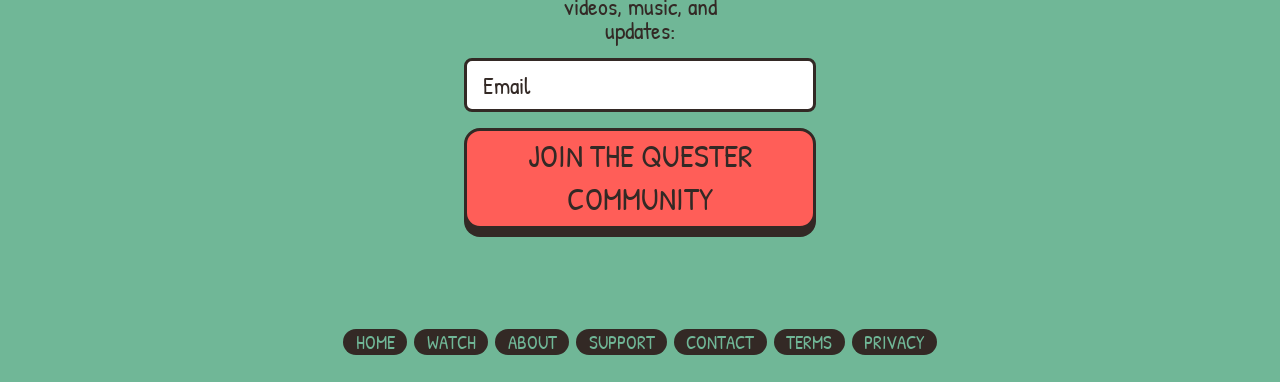
==== commit acddb5c7: "garden Update" ====
--- a/index.html
+++ b/index.html
@@ -7,6 +7,9 @@
 
 <head>
 	<!-- Google tag (gtag.js) -->
+	 <link rel="preconnect" href="https://fonts.googleapis.com" />
+<link rel="preconnect" href="https://fonts.gstatic.com" crossorigin />
+<link href="https://fonts.googleapis.com/css2?family=Coming+Soon&family=Open+Sans:wght@400;500;600;700;800&display=swap" rel="stylesheet" />
 	<script async src="https://www.googletagmanager.com/gtag/js?id=G-C3DG9YEYJ3"></script>
 	<script>
 		window.dataLayer = window.dataLayer || [];
